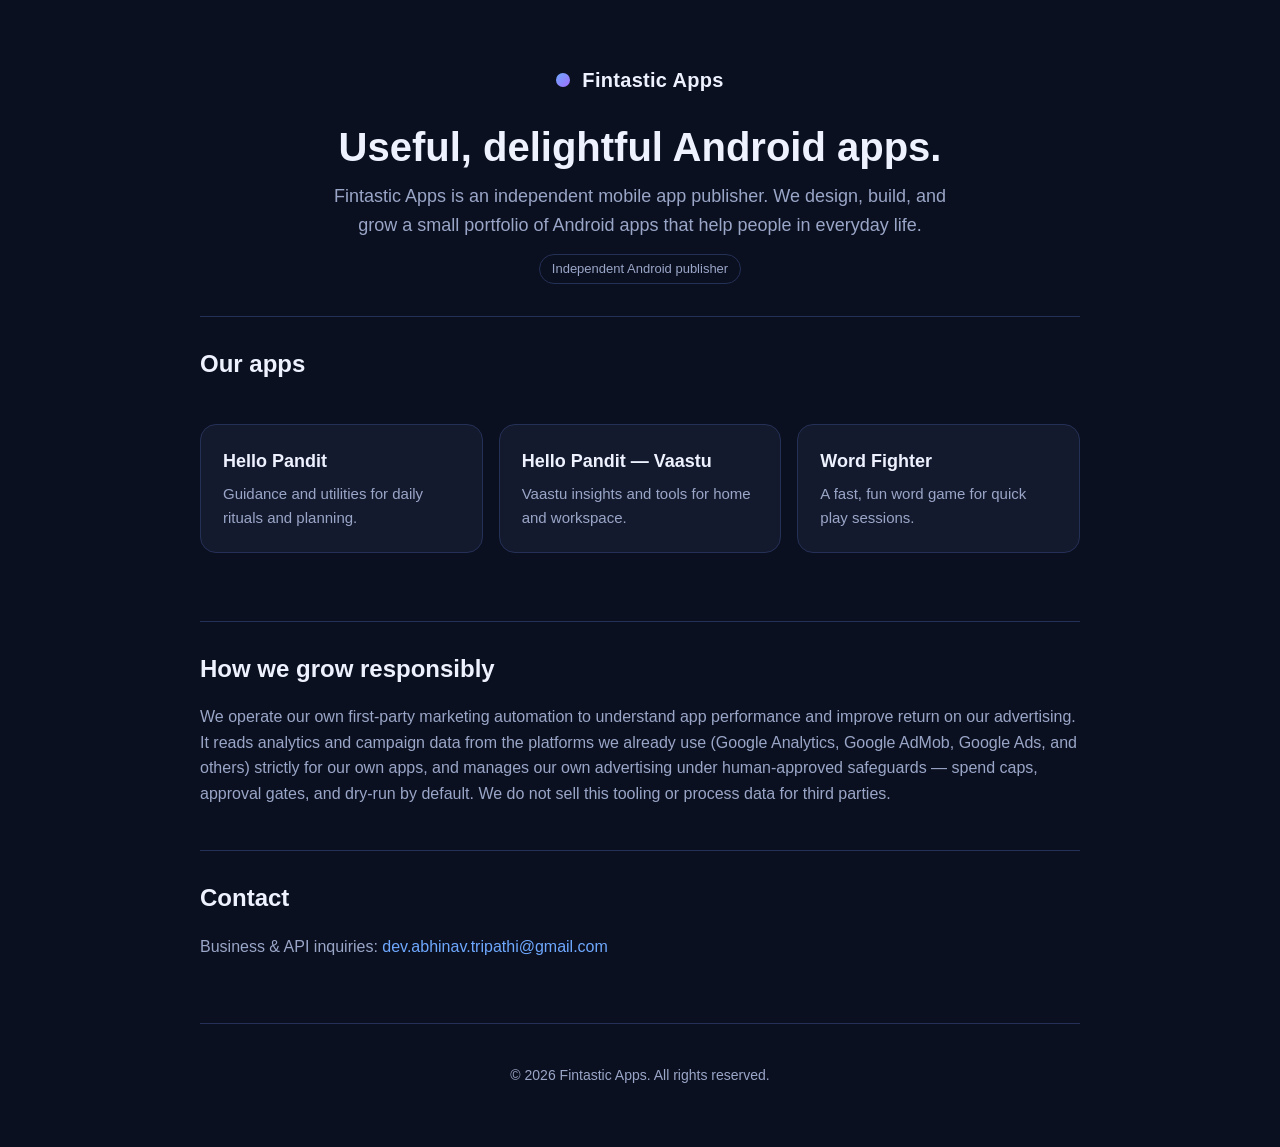
==== index.html @ 66e2da62 "Add Fintastic Apps landing page Co-authored-by: Copilot <223556219+Copilot@users.noreply.github.com>" ====
<!DOCTYPE html>
<html lang="en">
<head>
<meta charset="utf-8" />
<meta name="viewport" content="width=device-width, initial-scale=1" />
<title>Fintastic Apps — Android apps for everyday life</title>
<meta name="description" content="Fintastic Apps is an independent Android app publisher building useful, delightful mobile apps. We use marketing automation to responsibly grow and improve our own apps." />
<style>
  :root{--bg:#0b1020;--card:#141a2e;--ink:#eef2ff;--muted:#9aa6c7;--accent:#6ea8fe;--line:#243056}
  *{box-sizing:border-box}
  body{margin:0;font-family:-apple-system,BlinkMacSystemFont,"Segoe UI",Roboto,Helvetica,Arial,sans-serif;background:var(--bg);color:var(--ink);line-height:1.6}
  .wrap{max-width:920px;margin:0 auto;padding:0 20px}
  header{padding:64px 0 32px;text-align:center}
  .logo{display:inline-flex;align-items:center;gap:12px;font-weight:700;font-size:20px;letter-spacing:.3px}
  .dot{width:14px;height:14px;border-radius:50%;background:linear-gradient(135deg,#6ea8fe,#a06eff)}
  h1{font-size:40px;line-height:1.15;margin:28px 0 12px}
  .lead{color:var(--muted);font-size:18px;max-width:640px;margin:0 auto}
  .grid{display:grid;grid-template-columns:repeat(auto-fit,minmax(240px,1fr));gap:16px;margin:40px 0}
  .card{background:var(--card);border:1px solid var(--line);border-radius:16px;padding:22px}
  .card h3{margin:0 0 6px;font-size:18px}
  .card p{margin:0;color:var(--muted);font-size:15px}
  section{padding:28px 0;border-top:1px solid var(--line)}
  h2{font-size:24px;margin:0 0 10px}
  p.muted{color:var(--muted)}
  a{color:var(--accent);text-decoration:none}
  a:hover{text-decoration:underline}
  footer{padding:40px 0 60px;color:var(--muted);font-size:14px;text-align:center;border-top:1px solid var(--line);margin-top:20px}
  .pill{display:inline-block;padding:4px 12px;border:1px solid var(--line);border-radius:999px;color:var(--muted);font-size:13px;margin-top:14px}
</style>
</head>
<body>
<div class="wrap">
  <header>
    <div class="logo"><span class="dot"></span> Fintastic Apps</div>
    <h1>Useful, delightful Android apps.</h1>
    <p class="lead">Fintastic Apps is an independent mobile app publisher. We design, build, and grow a small portfolio of Android apps that help people in everyday life.</p>
    <div class="pill">Independent Android publisher</div>
  </header>

  <section>
    <h2>Our apps</h2>
    <div class="grid">
      <div class="card"><h3>Hello Pandit</h3><p>Guidance and utilities for daily rituals and planning.</p></div>
      <div class="card"><h3>Hello Pandit — Vaastu</h3><p>Vaastu insights and tools for home and workspace.</p></div>
      <div class="card"><h3>Word Fighter</h3><p>A fast, fun word game for quick play sessions.</p></div>
    </div>
  </section>

  <section>
    <h2>How we grow responsibly</h2>
    <p class="muted">We operate our own first-party marketing automation to understand app performance and improve return on our advertising. It reads analytics and campaign data from the platforms we already use (Google Analytics, Google AdMob, Google Ads, and others) strictly for our own apps, and manages our own advertising under human-approved safeguards — spend caps, approval gates, and dry-run by default. We do not sell this tooling or process data for third parties.</p>
  </section>

  <section>
    <h2>Contact</h2>
    <p class="muted">Business &amp; API inquiries: <a href="mailto:dev.abhinav.tripathi@gmail.com">dev.abhinav.tripathi@gmail.com</a></p>
  </section>

  <footer>
    &copy; <span id="y"></span> Fintastic Apps. All rights reserved.
  </footer>
</div>
<script>document.getElementById('y').textContent=new Date().getFullYear();</script>
</body>
</html>
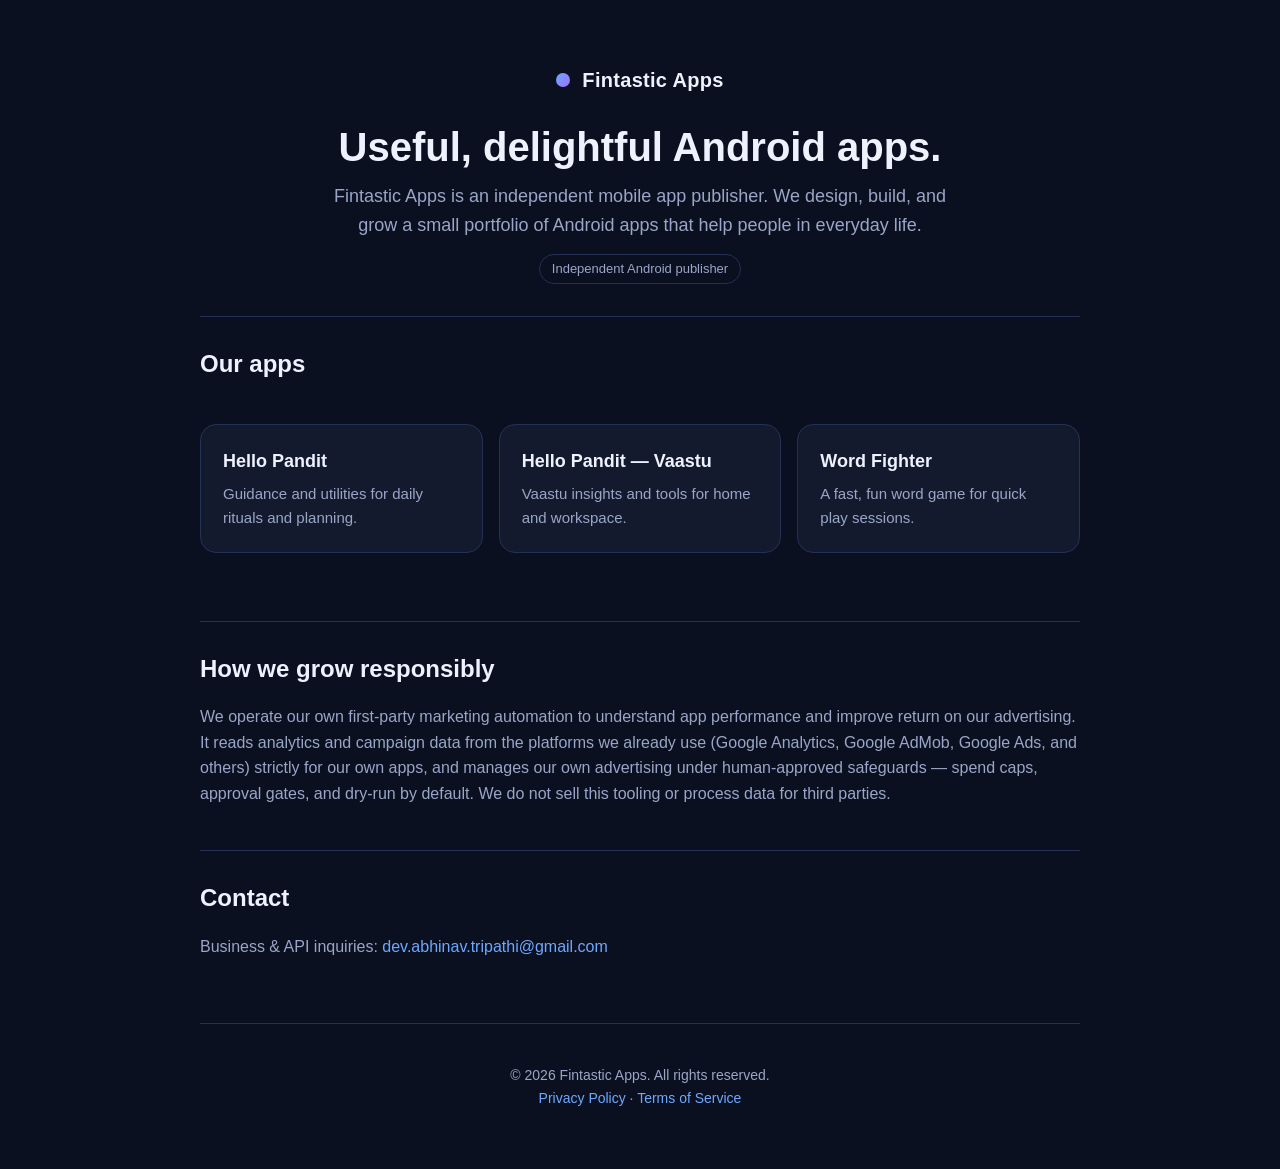
==== commit 08193fec: "Add privacy policy and terms pages; link from footer Co-authored-by: Copilot <223556219+Copilot@user" ====
--- a/index.html
+++ b/index.html
@@ -57,7 +57,8 @@
   </section>
 
   <footer>
-    &copy; <span id="y"></span> Fintastic Apps. All rights reserved.
+    &copy; <span id="y"></span> Fintastic Apps. All rights reserved.<br/>
+    <a href="./privacy.html">Privacy Policy</a> &middot; <a href="./terms.html">Terms of Service</a>
   </footer>
 </div>
 <script>document.getElementById('y').textContent=new Date().getFullYear();</script>
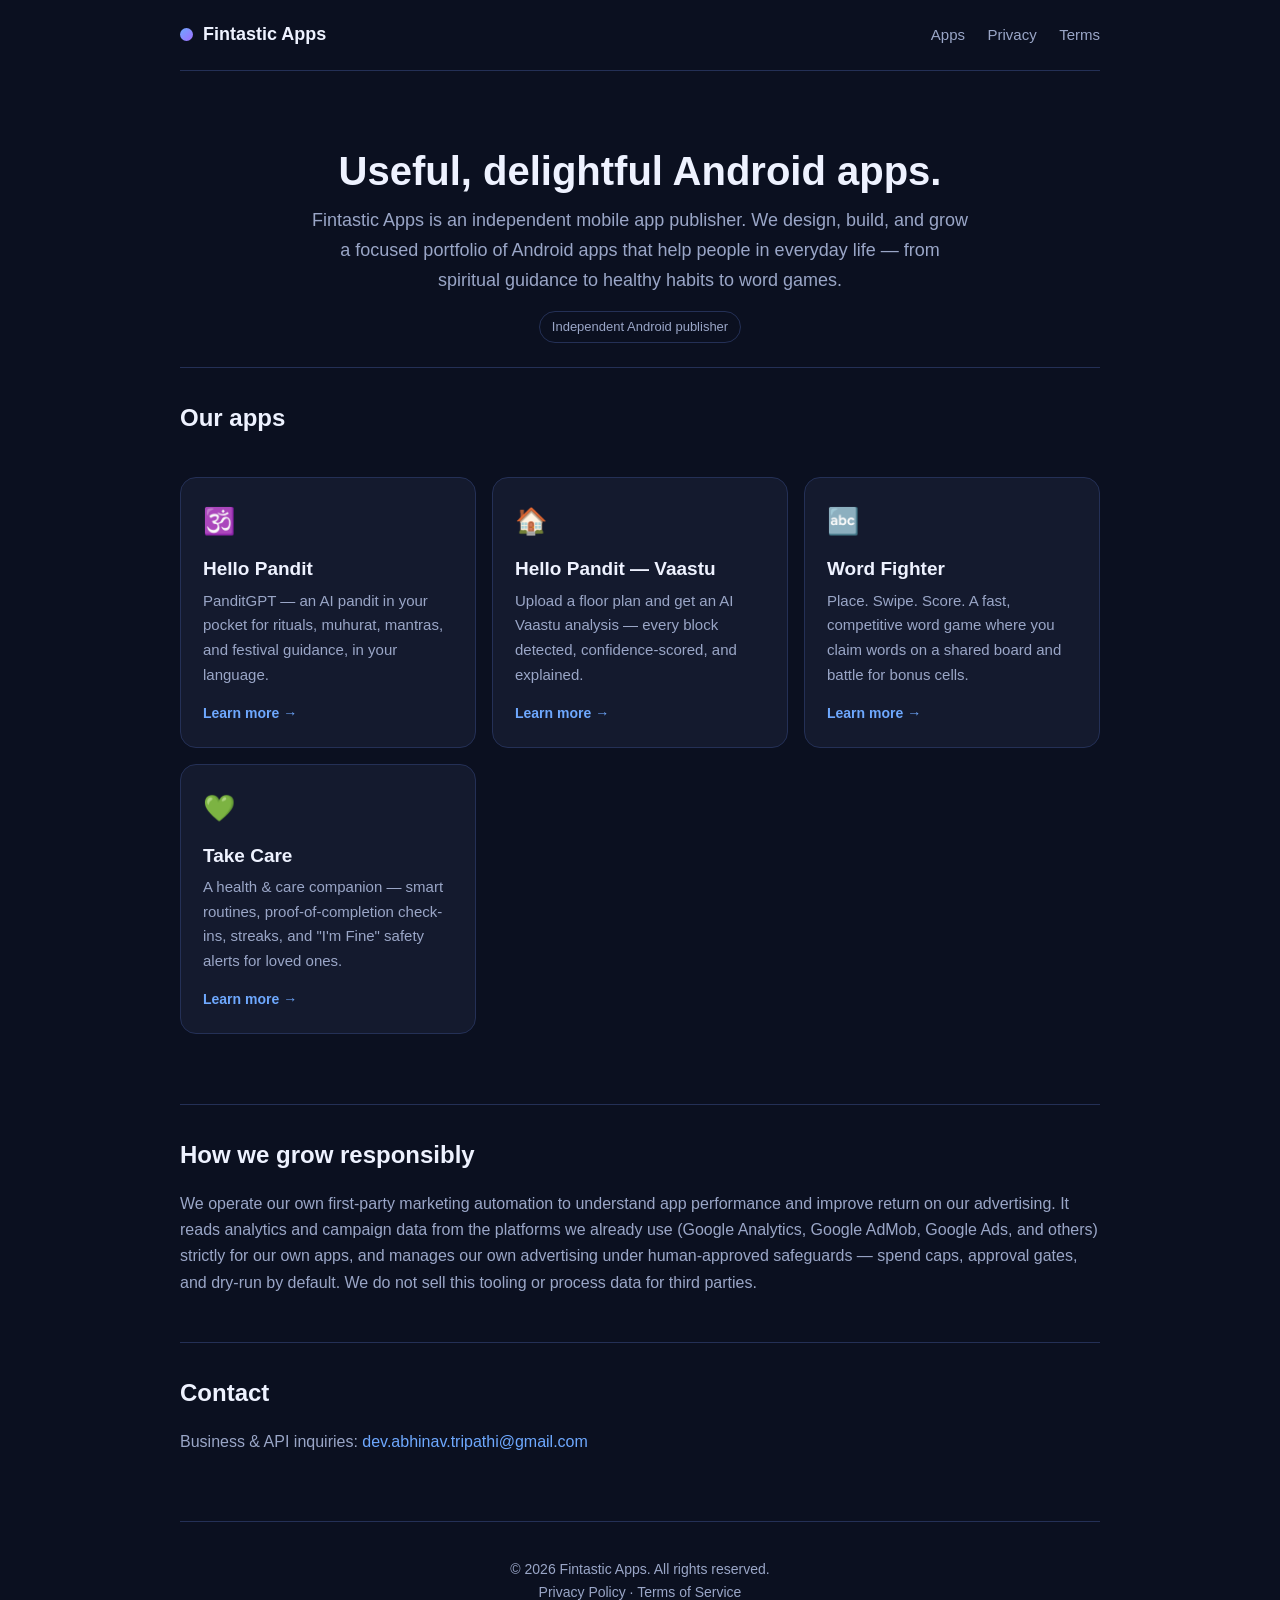
==== commit 46c6e3db: "Build portfolio site: per-app pages for all four apps Add shared stylesheet, refreshed homepage with" ====
--- a/index.html
+++ b/index.html
@@ -4,45 +4,53 @@
 <meta charset="utf-8" />
 <meta name="viewport" content="width=device-width, initial-scale=1" />
 <title>Fintastic Apps — Android apps for everyday life</title>
-<meta name="description" content="Fintastic Apps is an independent Android app publisher building useful, delightful mobile apps. We use marketing automation to responsibly grow and improve our own apps." />
-<style>
-  :root{--bg:#0b1020;--card:#141a2e;--ink:#eef2ff;--muted:#9aa6c7;--accent:#6ea8fe;--line:#243056}
-  *{box-sizing:border-box}
-  body{margin:0;font-family:-apple-system,BlinkMacSystemFont,"Segoe UI",Roboto,Helvetica,Arial,sans-serif;background:var(--bg);color:var(--ink);line-height:1.6}
-  .wrap{max-width:920px;margin:0 auto;padding:0 20px}
-  header{padding:64px 0 32px;text-align:center}
-  .logo{display:inline-flex;align-items:center;gap:12px;font-weight:700;font-size:20px;letter-spacing:.3px}
-  .dot{width:14px;height:14px;border-radius:50%;background:linear-gradient(135deg,#6ea8fe,#a06eff)}
-  h1{font-size:40px;line-height:1.15;margin:28px 0 12px}
-  .lead{color:var(--muted);font-size:18px;max-width:640px;margin:0 auto}
-  .grid{display:grid;grid-template-columns:repeat(auto-fit,minmax(240px,1fr));gap:16px;margin:40px 0}
-  .card{background:var(--card);border:1px solid var(--line);border-radius:16px;padding:22px}
-  .card h3{margin:0 0 6px;font-size:18px}
-  .card p{margin:0;color:var(--muted);font-size:15px}
-  section{padding:28px 0;border-top:1px solid var(--line)}
-  h2{font-size:24px;margin:0 0 10px}
-  p.muted{color:var(--muted)}
-  a{color:var(--accent);text-decoration:none}
-  a:hover{text-decoration:underline}
-  footer{padding:40px 0 60px;color:var(--muted);font-size:14px;text-align:center;border-top:1px solid var(--line);margin-top:20px}
-  .pill{display:inline-block;padding:4px 12px;border:1px solid var(--line);border-radius:999px;color:var(--muted);font-size:13px;margin-top:14px}
-</style>
+<meta name="description" content="Fintastic Apps is an independent Android app publisher. We design, build, and grow useful mobile apps: Hello Pandit, Hello Pandit Vaastu, Word Fighter, and Take Care." />
+<link rel="stylesheet" href="/style.css" />
 </head>
 <body>
 <div class="wrap">
+  <nav>
+    <a class="brand" href="/"><span class="dot"></span> Fintastic Apps</a>
+    <div class="links">
+      <a href="#apps">Apps</a>
+      <a href="/privacy.html">Privacy</a>
+      <a href="/terms.html">Terms</a>
+    </div>
+  </nav>
+
   <header>
-    <div class="logo"><span class="dot"></span> Fintastic Apps</div>
     <h1>Useful, delightful Android apps.</h1>
-    <p class="lead">Fintastic Apps is an independent mobile app publisher. We design, build, and grow a small portfolio of Android apps that help people in everyday life.</p>
+    <p class="lead">Fintastic Apps is an independent mobile app publisher. We design, build, and grow a focused portfolio of Android apps that help people in everyday life — from spiritual guidance to healthy habits to word games.</p>
     <div class="pill">Independent Android publisher</div>
   </header>
 
-  <section>
+  <section id="apps">
     <h2>Our apps</h2>
     <div class="grid">
-      <div class="card"><h3>Hello Pandit</h3><p>Guidance and utilities for daily rituals and planning.</p></div>
-      <div class="card"><h3>Hello Pandit — Vaastu</h3><p>Vaastu insights and tools for home and workspace.</p></div>
-      <div class="card"><h3>Word Fighter</h3><p>A fast, fun word game for quick play sessions.</p></div>
+      <div class="card">
+        <div class="ico">🕉️</div>
+        <h3>Hello Pandit</h3>
+        <p>PanditGPT — an AI pandit in your pocket for rituals, muhurat, mantras, and festival guidance, in your language.</p>
+        <a class="go" href="/apps/hello-pandit.html">Learn more →</a>
+      </div>
+      <div class="card">
+        <div class="ico">🏠</div>
+        <h3>Hello Pandit — Vaastu</h3>
+        <p>Upload a floor plan and get an AI Vaastu analysis — every block detected, confidence-scored, and explained.</p>
+        <a class="go" href="/apps/vaastu.html">Learn more →</a>
+      </div>
+      <div class="card">
+        <div class="ico">🔤</div>
+        <h3>Word Fighter</h3>
+        <p>Place. Swipe. Score. A fast, competitive word game where you claim words on a shared board and battle for bonus cells.</p>
+        <a class="go" href="/apps/word-fighter.html">Learn more →</a>
+      </div>
+      <div class="card">
+        <div class="ico">💚</div>
+        <h3>Take Care</h3>
+        <p>A health &amp; care companion — smart routines, proof-of-completion check-ins, streaks, and "I'm Fine" safety alerts for loved ones.</p>
+        <a class="go" href="/apps/take-care.html">Learn more →</a>
+      </div>
     </div>
   </section>
 
@@ -58,7 +66,7 @@
 
   <footer>
     &copy; <span id="y"></span> Fintastic Apps. All rights reserved.<br/>
-    <a href="./privacy.html">Privacy Policy</a> &middot; <a href="./terms.html">Terms of Service</a>
+    <a href="/privacy.html">Privacy Policy</a> &middot; <a href="/terms.html">Terms of Service</a>
   </footer>
 </div>
 <script>document.getElementById('y').textContent=new Date().getFullYear();</script>
--- a/style.css
+++ b/style.css
@@ -0,0 +1,39 @@
+:root{
+  --bg:#0b1020;--card:#141a2e;--ink:#eef2ff;--muted:#9aa6c7;
+  --accent:#6ea8fe;--accent2:#a06eff;--line:#243056;--ok:#3ddc97
+}
+*{box-sizing:border-box}
+html{scroll-behavior:smooth}
+body{margin:0;font-family:-apple-system,BlinkMacSystemFont,"Segoe UI",Roboto,Helvetica,Arial,sans-serif;
+  background:var(--bg);color:var(--ink);line-height:1.65}
+a{color:var(--accent);text-decoration:none}a:hover{text-decoration:underline}
+.wrap{max-width:960px;margin:0 auto;padding:0 20px}
+nav{display:flex;align-items:center;justify-content:space-between;padding:20px 0;border-bottom:1px solid var(--line)}
+.brand{display:inline-flex;align-items:center;gap:10px;font-weight:700;font-size:18px;color:var(--ink)}
+.dot{width:13px;height:13px;border-radius:50%;background:linear-gradient(135deg,var(--accent),var(--accent2))}
+nav .links a{color:var(--muted);margin-left:18px;font-size:15px}
+header{padding:64px 0 24px;text-align:center}
+h1{font-size:40px;line-height:1.14;margin:14px 0 12px}
+.lead{color:var(--muted);font-size:18px;max-width:660px;margin:0 auto}
+.pill{display:inline-block;padding:4px 12px;border:1px solid var(--line);border-radius:999px;color:var(--muted);font-size:13px;margin-top:16px}
+.grid{display:grid;grid-template-columns:repeat(auto-fit,minmax(260px,1fr));gap:16px;margin:40px 0}
+.card{background:var(--card);border:1px solid var(--line);border-radius:16px;padding:22px;display:flex;flex-direction:column}
+.card .ico{font-size:26px}
+.card h3{margin:10px 0 4px;font-size:19px}
+.card p{margin:0 0 14px;color:var(--muted);font-size:15px;flex:1}
+.card .go{font-size:14px;font-weight:600}
+section{padding:30px 0;border-top:1px solid var(--line)}
+h2{font-size:24px;margin:0 0 10px}
+.muted{color:var(--muted)}
+.btns{display:flex;flex-wrap:wrap;gap:12px;margin:22px 0 6px}
+.btn{display:inline-block;padding:11px 18px;border-radius:12px;font-weight:600;font-size:15px;border:1px solid var(--line)}
+.btn.primary{background:linear-gradient(135deg,var(--accent),var(--accent2));color:#0b1020;border:none}
+.btn.ghost{color:var(--ink)}
+.feature-list{list-style:none;padding:0;margin:18px 0;display:grid;grid-template-columns:repeat(auto-fit,minmax(260px,1fr));gap:12px}
+.feature-list li{background:var(--card);border:1px solid var(--line);border-radius:12px;padding:14px 16px}
+.feature-list b{display:block;margin-bottom:2px}
+.feature-list span{color:var(--muted);font-size:14px}
+.hero-app{display:flex;align-items:center;gap:14px;margin-top:8px}
+.hero-app .emoji{font-size:40px}
+footer{padding:36px 0 60px;color:var(--muted);font-size:14px;text-align:center;border-top:1px solid var(--line);margin-top:20px}
+footer a{color:var(--muted)}
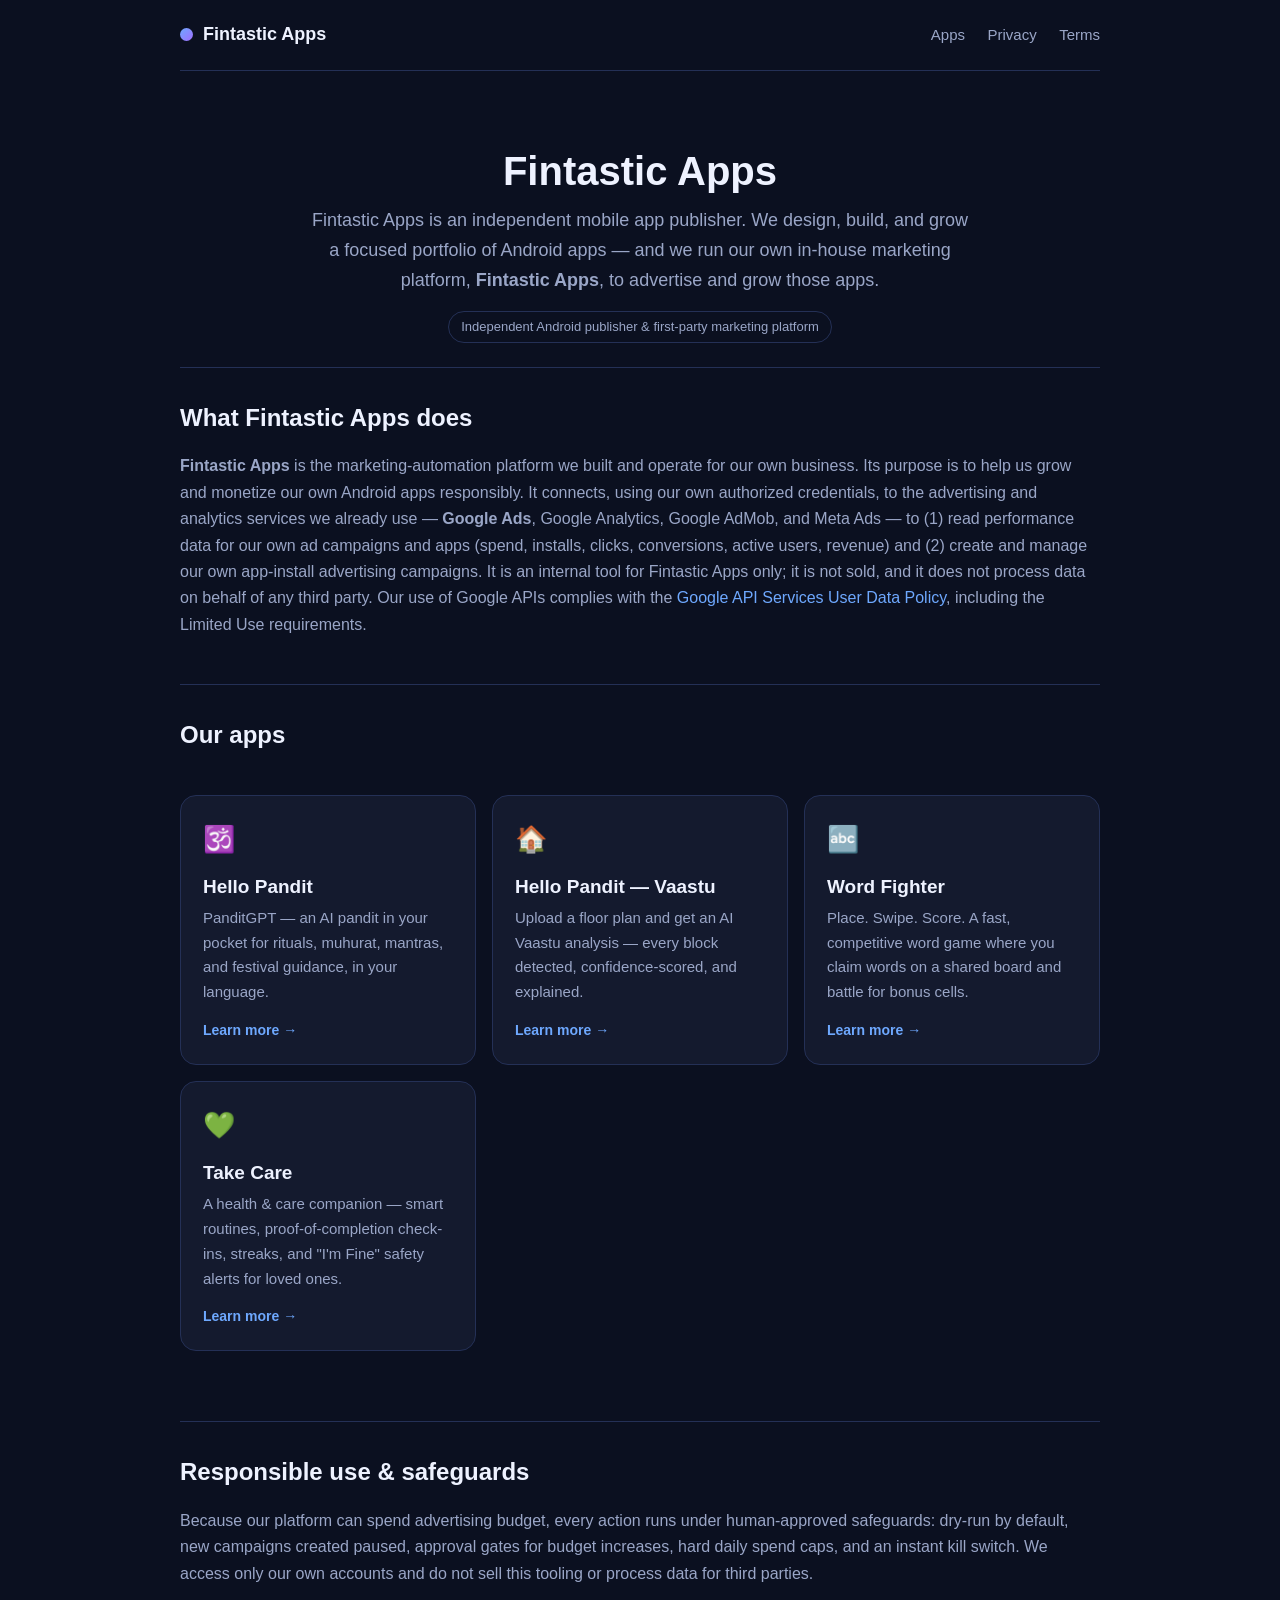
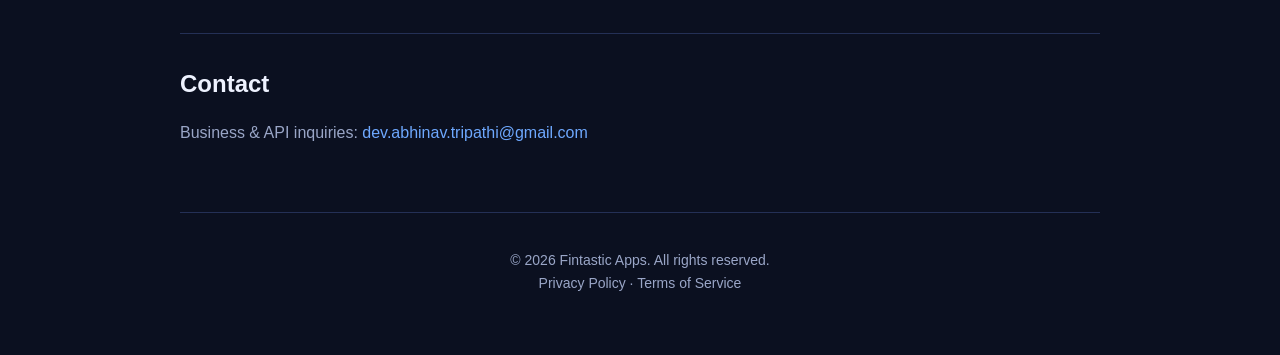
==== commit 2f0624ee: "Clarify app purpose on home page for OAuth brand verification State the marketing platform's purpose" ====
--- a/index.html
+++ b/index.html
@@ -3,8 +3,8 @@
 <head>
 <meta charset="utf-8" />
 <meta name="viewport" content="width=device-width, initial-scale=1" />
-<title>Fintastic Apps — Android apps for everyday life</title>
-<meta name="description" content="Fintastic Apps is an independent Android app publisher. We design, build, and grow useful mobile apps: Hello Pandit, Hello Pandit Vaastu, Word Fighter, and Take Care." />
+<title>Fintastic Apps — Android app publisher &amp; first-party marketing platform</title>
+<meta name="description" content="Fintastic Apps is an independent Android app publisher that also operates Fintastic Apps, an in-house marketing platform using Google Ads, Google Analytics, AdMob, and Meta Ads to grow its own apps (Hello Pandit, Hello Pandit Vaastu, Word Fighter, Take Care)." />
 <link rel="stylesheet" href="/style.css" />
 </head>
 <body>
@@ -19,10 +19,15 @@
   </nav>
 
   <header>
-    <h1>Useful, delightful Android apps.</h1>
-    <p class="lead">Fintastic Apps is an independent mobile app publisher. We design, build, and grow a focused portfolio of Android apps that help people in everyday life — from spiritual guidance to healthy habits to word games.</p>
-    <div class="pill">Independent Android publisher</div>
+    <h1>Fintastic Apps</h1>
+    <p class="lead">Fintastic Apps is an independent mobile app publisher. We design, build, and grow a focused portfolio of Android apps — and we run our own in-house marketing platform, <b>Fintastic Apps</b>, to advertise and grow those apps.</p>
+    <div class="pill">Independent Android publisher &amp; first-party marketing platform</div>
   </header>
+
+  <section id="purpose">
+    <h2>What Fintastic Apps does</h2>
+    <p class="muted"><b>Fintastic Apps</b> is the marketing-automation platform we built and operate for our own business. Its purpose is to help us grow and monetize our own Android apps responsibly. It connects, using our own authorized credentials, to the advertising and analytics services we already use — <b>Google Ads</b>, Google Analytics, Google AdMob, and Meta Ads — to (1) read performance data for our own ad campaigns and apps (spend, installs, clicks, conversions, active users, revenue) and (2) create and manage our own app-install advertising campaigns. It is an internal tool for Fintastic Apps only; it is not sold, and it does not process data on behalf of any third party. Our use of Google APIs complies with the <a href="https://developers.google.com/terms/api-services-user-data-policy" target="_blank" rel="noopener">Google API Services User Data Policy</a>, including the Limited Use requirements.</p>
+  </section>
 
   <section id="apps">
     <h2>Our apps</h2>
@@ -55,8 +60,8 @@
   </section>
 
   <section>
-    <h2>How we grow responsibly</h2>
-    <p class="muted">We operate our own first-party marketing automation to understand app performance and improve return on our advertising. It reads analytics and campaign data from the platforms we already use (Google Analytics, Google AdMob, Google Ads, and others) strictly for our own apps, and manages our own advertising under human-approved safeguards — spend caps, approval gates, and dry-run by default. We do not sell this tooling or process data for third parties.</p>
+    <h2>Responsible use &amp; safeguards</h2>
+    <p class="muted">Because our platform can spend advertising budget, every action runs under human-approved safeguards: dry-run by default, new campaigns created paused, approval gates for budget increases, hard daily spend caps, and an instant kill switch. We access only our own accounts and do not sell this tooling or process data for third parties.</p>
   </section>
 
   <section>
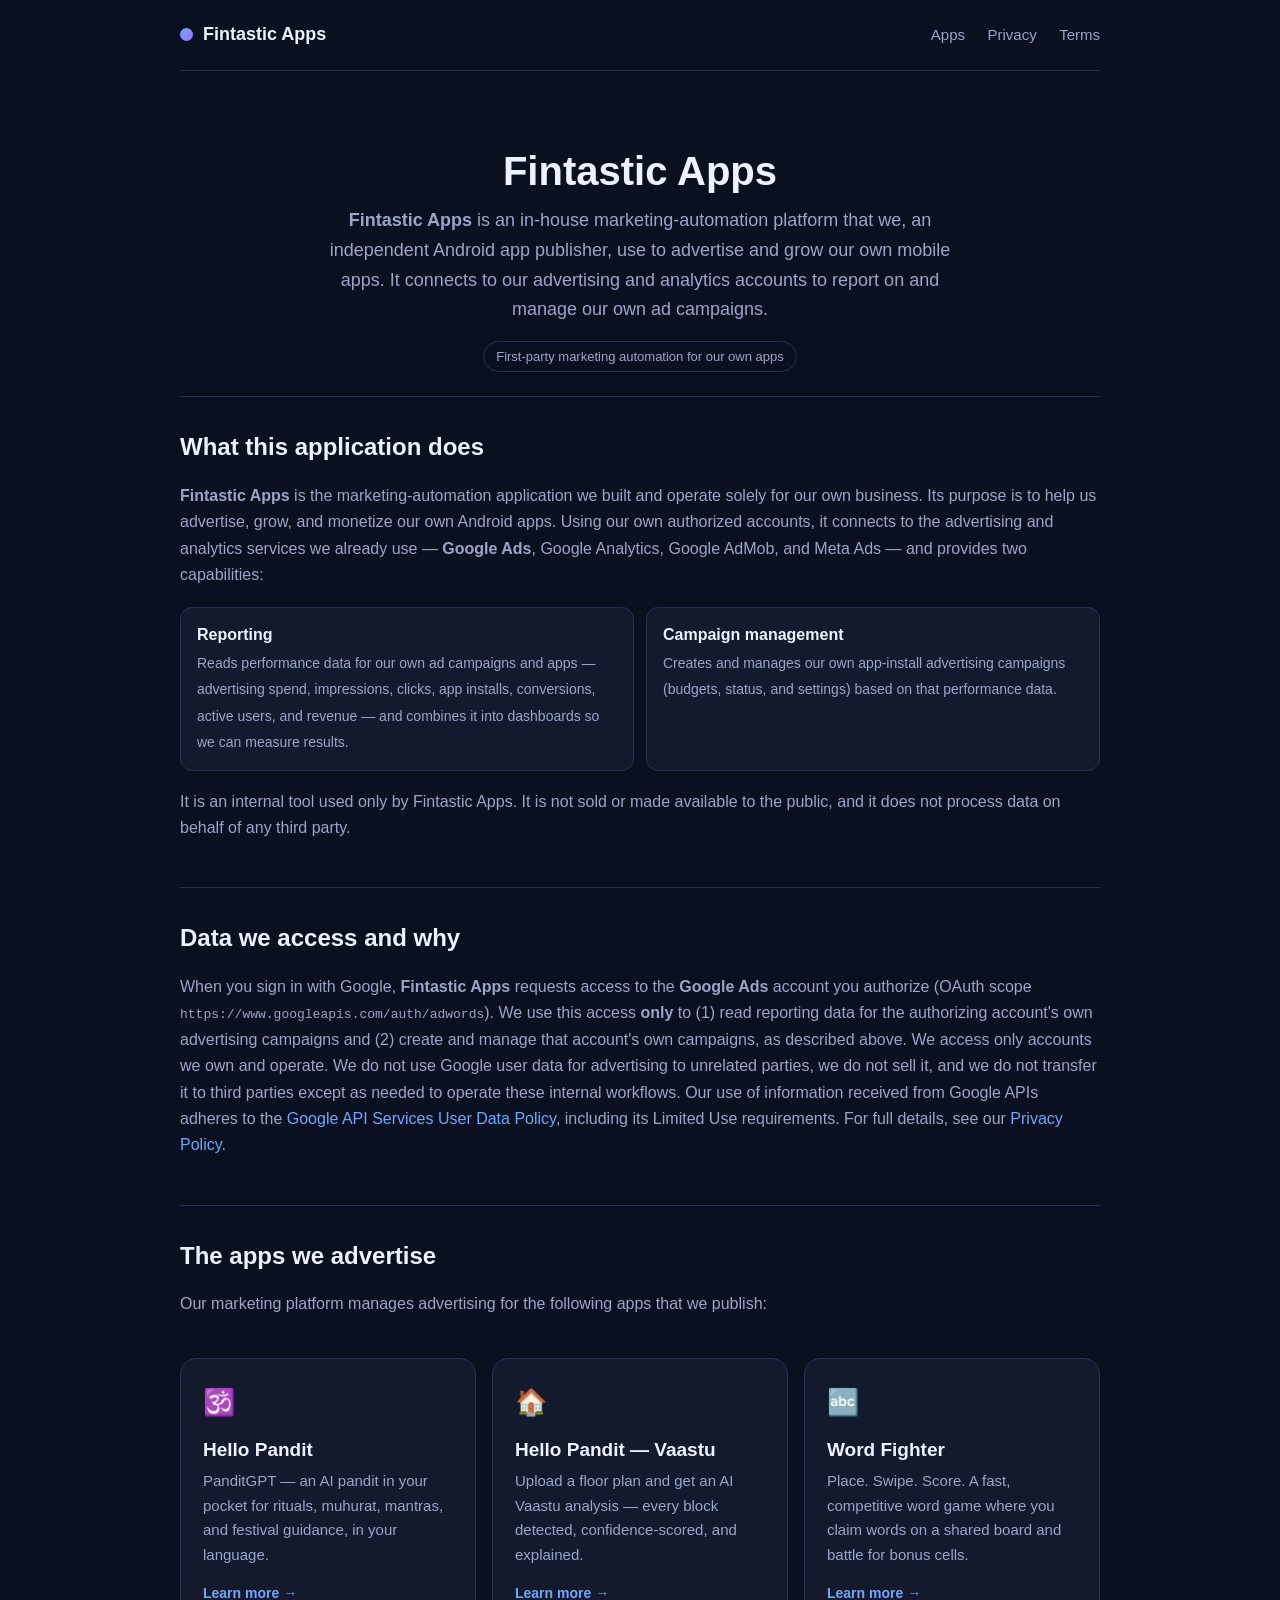
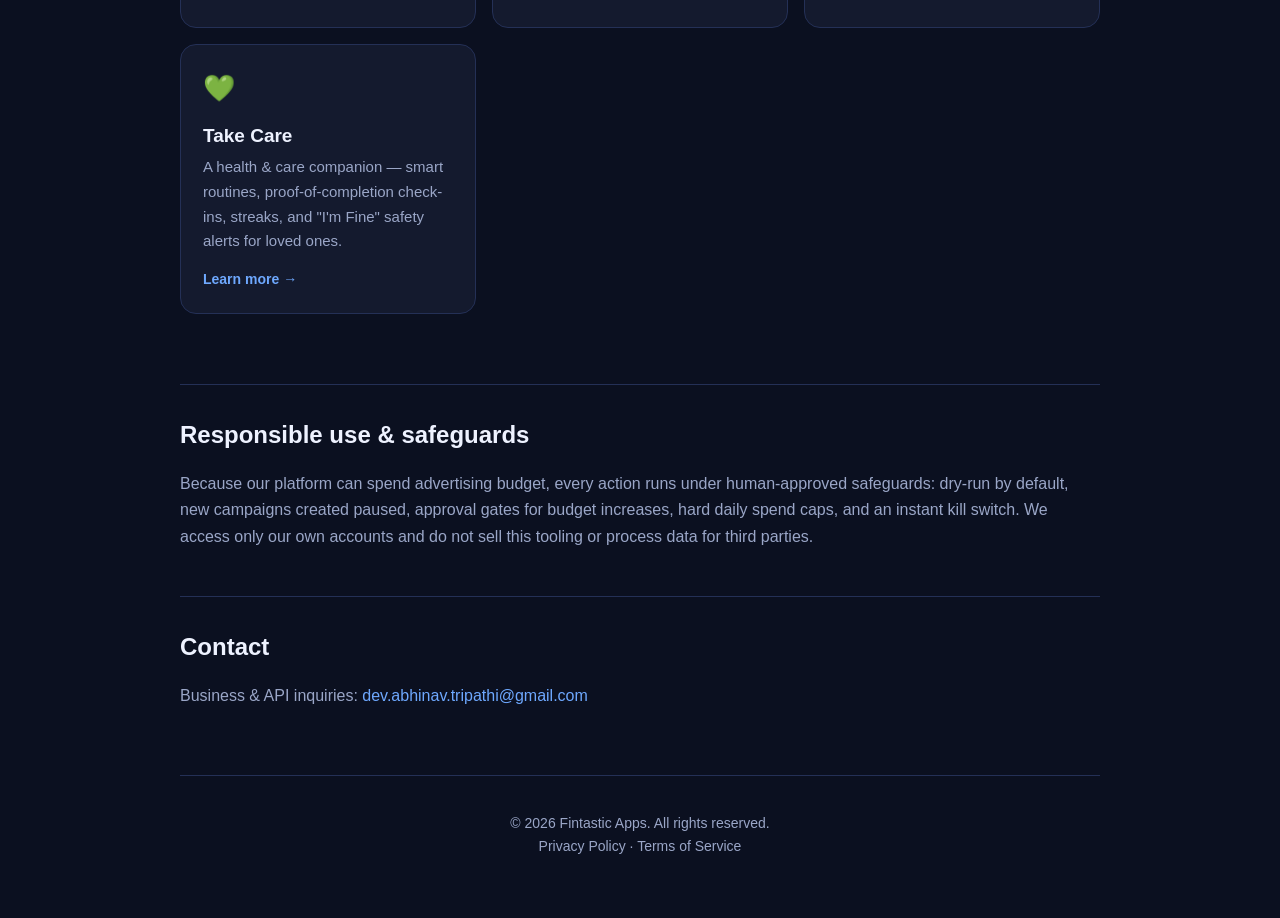
==== commit 519393c6: "Lead home page with app purpose and explicit Google data-use disclosure Make the OAuth application's" ====
--- a/index.html
+++ b/index.html
@@ -20,17 +20,28 @@
 
   <header>
     <h1>Fintastic Apps</h1>
-    <p class="lead">Fintastic Apps is an independent mobile app publisher. We design, build, and grow a focused portfolio of Android apps — and we run our own in-house marketing platform, <b>Fintastic Apps</b>, to advertise and grow those apps.</p>
-    <div class="pill">Independent Android publisher &amp; first-party marketing platform</div>
+    <p class="lead"><b>Fintastic Apps</b> is an in-house marketing-automation platform that we, an independent Android app publisher, use to advertise and grow our own mobile apps. It connects to our advertising and analytics accounts to report on and manage our own ad campaigns.</p>
+    <div class="pill">First-party marketing automation for our own apps</div>
   </header>
 
   <section id="purpose">
-    <h2>What Fintastic Apps does</h2>
-    <p class="muted"><b>Fintastic Apps</b> is the marketing-automation platform we built and operate for our own business. Its purpose is to help us grow and monetize our own Android apps responsibly. It connects, using our own authorized credentials, to the advertising and analytics services we already use — <b>Google Ads</b>, Google Analytics, Google AdMob, and Meta Ads — to (1) read performance data for our own ad campaigns and apps (spend, installs, clicks, conversions, active users, revenue) and (2) create and manage our own app-install advertising campaigns. It is an internal tool for Fintastic Apps only; it is not sold, and it does not process data on behalf of any third party. Our use of Google APIs complies with the <a href="https://developers.google.com/terms/api-services-user-data-policy" target="_blank" rel="noopener">Google API Services User Data Policy</a>, including the Limited Use requirements.</p>
+    <h2>What this application does</h2>
+    <p class="muted"><b>Fintastic Apps</b> is the marketing-automation application we built and operate solely for our own business. Its purpose is to help us advertise, grow, and monetize our own Android apps. Using our own authorized accounts, it connects to the advertising and analytics services we already use — <b>Google Ads</b>, Google Analytics, Google AdMob, and Meta Ads — and provides two capabilities:</p>
+    <ul class="feature-list">
+      <li><b>Reporting</b><span>Reads performance data for our own ad campaigns and apps — advertising spend, impressions, clicks, app installs, conversions, active users, and revenue — and combines it into dashboards so we can measure results.</span></li>
+      <li><b>Campaign management</b><span>Creates and manages our own app-install advertising campaigns (budgets, status, and settings) based on that performance data.</span></li>
+    </ul>
+    <p class="muted">It is an internal tool used only by Fintastic Apps. It is not sold or made available to the public, and it does not process data on behalf of any third party.</p>
+  </section>
+
+  <section id="data">
+    <h2>Data we access and why</h2>
+    <p class="muted">When you sign in with Google, <b>Fintastic Apps</b> requests access to the <b>Google Ads</b> account you authorize (OAuth scope <code>https://www.googleapis.com/auth/adwords</code>). We use this access <b>only</b> to (1) read reporting data for the authorizing account's own advertising campaigns and (2) create and manage that account's own campaigns, as described above. We access only accounts we own and operate. We do not use Google user data for advertising to unrelated parties, we do not sell it, and we do not transfer it to third parties except as needed to operate these internal workflows. Our use of information received from Google APIs adheres to the <a href="https://developers.google.com/terms/api-services-user-data-policy" target="_blank" rel="noopener">Google API Services User Data Policy</a>, including its Limited Use requirements. For full details, see our <a href="/privacy.html">Privacy Policy</a>.</p>
   </section>
 
   <section id="apps">
-    <h2>Our apps</h2>
+    <h2>The apps we advertise</h2>
+    <p class="muted">Our marketing platform manages advertising for the following apps that we publish:</p>
     <div class="grid">
       <div class="card">
         <div class="ico">🕉️</div>
